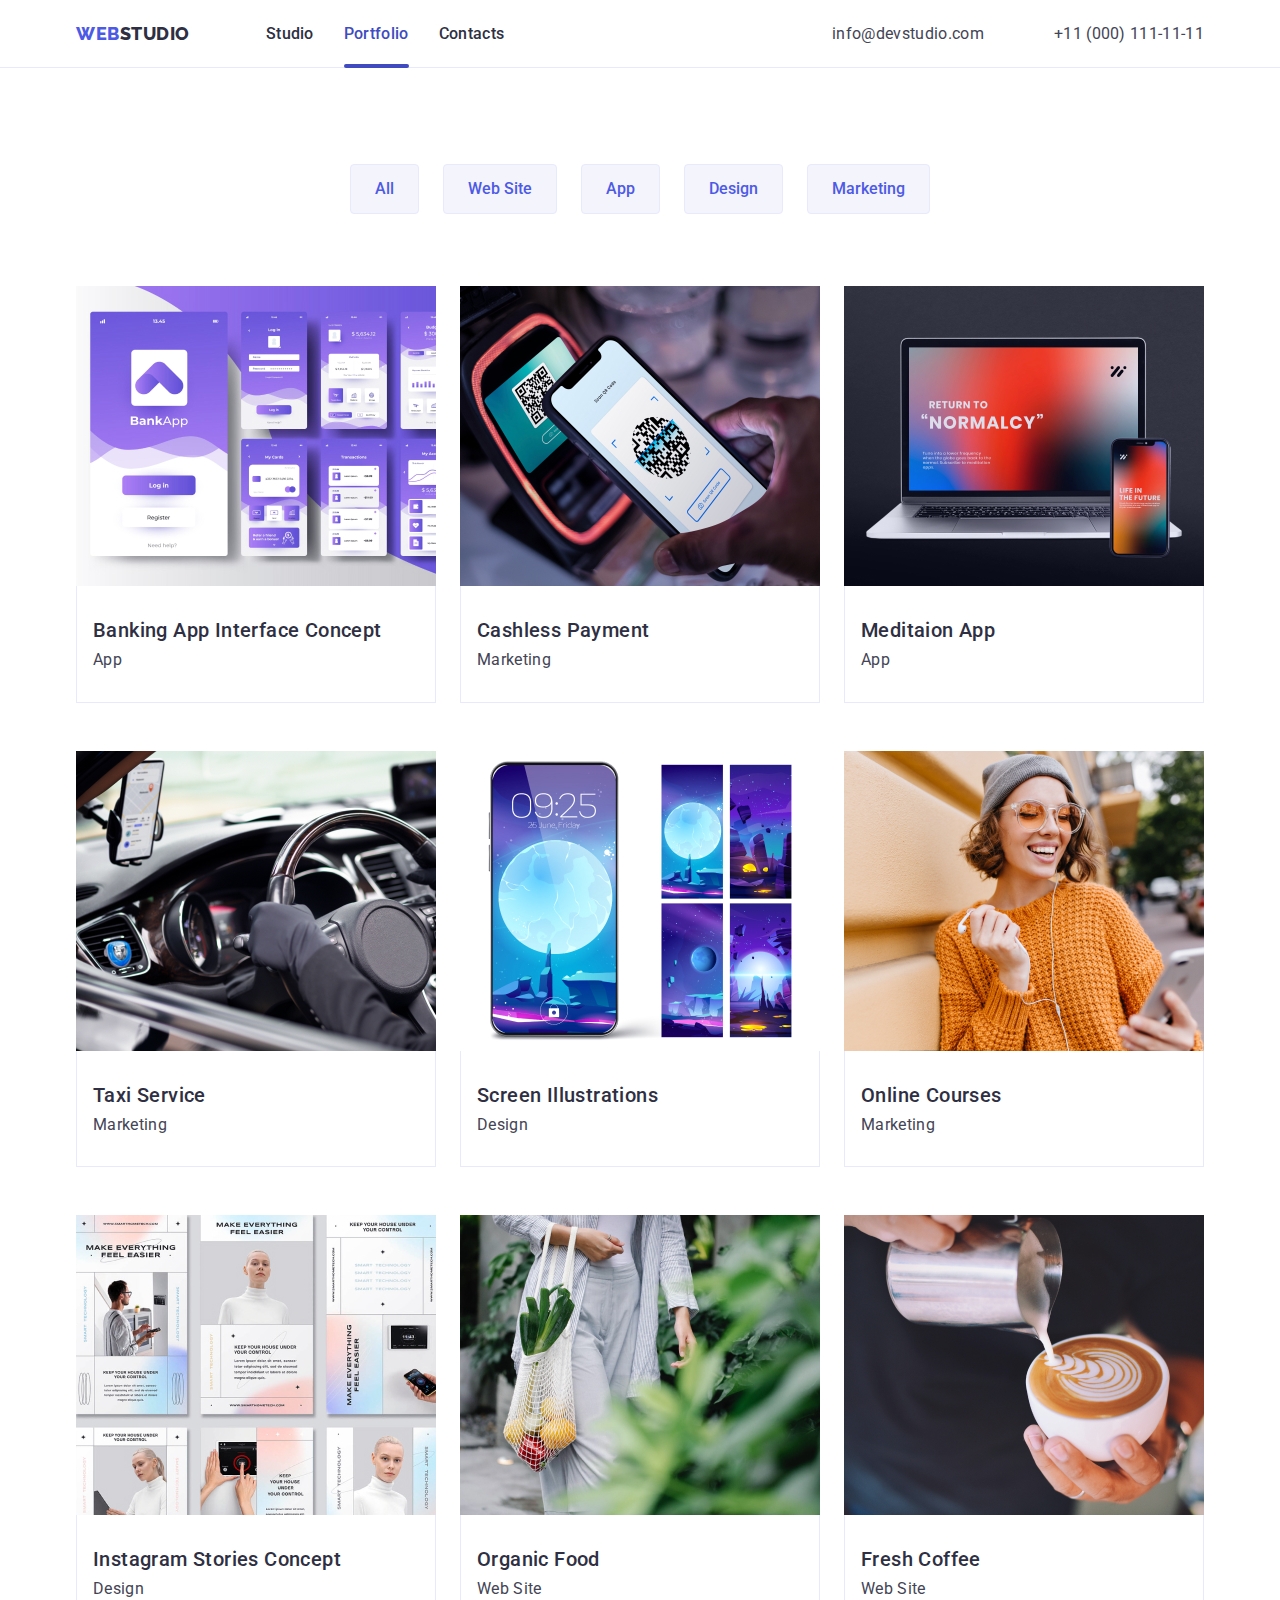
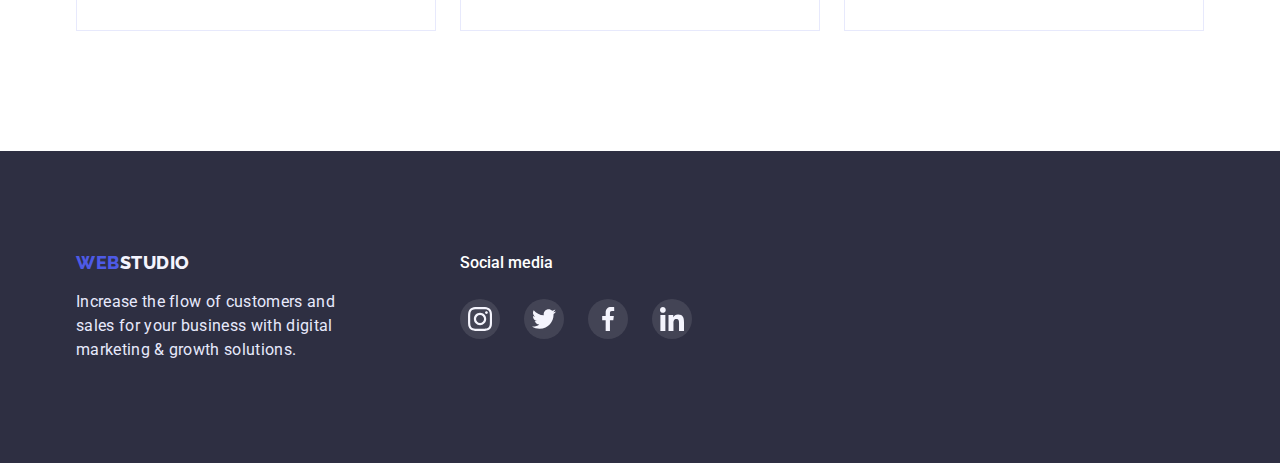
==== portfolio.html @ 6e2a7944 "main" ====
<!DOCTYPE html>
<html lang="en">

<head>
    <meta charset="UTF-8">
    <meta http-equiv="X-UA-Compatible" content="IE=edge">
    <meta name="viewport" content="width=device-width, initial-scale=1.0">
    <title>Document</title>
    <link rel="stylesheet" href="https://cdnjs.cloudflare.com/ajax/libs/modern-normalize/1.1.0/modern-normalize.css"
        integrity="sha512-Y0MM+V6ymRKN2zStTqzQ227DWhhp4Mzdo6gnlRnuaNCbc+YN/ZH0sBCLTM4M0oSy9c9VKiCvd4Jk44aCLrNS5Q=="
        crossorigin="anonymous" referrerpolicy="no-referrer" />
    <link rel="preconnect" href="https://fonts.googleapis.com">
    <link rel="preconnect" href="https://fonts.gstatic.com" crossorigin>
    <link href="https://fonts.googleapis.com/css2?family=Raleway:wght@800&family=Roboto:wght@400;500;700&display=swap"
        rel="stylesheet">
    <link rel="stylesheet" href="./css/style.css">
</head>

<body>
    <header class="head">
        <div class="conteiner">
            <div class="head-flex">
                <nav class="nav-flex">
                    <a class="logo" href="./index.html">Web<span class="logo-second">Studio</span></a>

                    <ul class="head-navigation-list">
                        <li class="head-navigation">
                            <a class="head-navigation-list-link" href="index.html">Studio</a>
                        </li>
                        <li class="head-navigation">
                            <a class="head-navigation-list-link active" href="portfolio.html">Portfolio</a>
                        </li>
                        <li class="head-navigation">
                            <a class="head-navigation-list-link" href="">Contacts</a>
                        </li>

                    </ul>
                </nav>
                <address class="contacts">
                    <ul class="contacts-list">
                        <li class="contacts-mail">
                            <a class="contacts-mail-link link" href="mailto:info@devstudio.com">info@devstudio.com</a>
                        </li>
                        <li class="contacts-tel">
                            <a class="contacts-tel-link link" href="tel:+110001111111">+11 (000) 111-11-11</a>
                        </li>
                    </ul>
                </address>
            </div>
        </div>
    </header>



    <main>
        <section class="content">
            <div class="conteiner">
                <ul class="main-nav">
                    <li class="main-nav-elment">
                        <button type="button" class="main-nav-elment-btn">All</button>
                    </li>
                    <li class="main-nav-elment">
                        <button type="button" class="main-nav-elment-btn">Web Site</button>
                    </li>
                    <li class="main-nav-elment">
                        <button type="button" class="main-nav-elment-btn">App</button>
                    </li>
                    <li class="main-nav-elment">
                        <button type="button" class="main-nav-elment-btn">Design</button>
                    </li>
                    <li class="main-nav-elment">
                        <button type="button" class="main-nav-elment-btn">Marketing</button>
                    </li>
                </ul>


                <h1 class="content-title">peculiarities</h1>
                <ul class="content-list">
                    <li class="content-list-item">
                        <a href="" class="content-list-element">
                            <div class="content-list-bg">
                                <img src="./images/img (7).jpg" alt="App" width="360" height="300" class="content-img">
                                <div class="content-overley">
                                    <p class="content-bg-text">14 Stylish and User-Friendly App Design Concepts · Task
                                        Manager App · Calorie
                                        Tracker App · Exotic Fruit Ecommerce App ·
                                        Cloud Storage App</p>
                                </div>
                            </div>
                            <div class="content-border">
                                <h2 class="content-subtitle">Banking App Interface Concept</h2>
                                <p class="content-text">App</p>

                            </div>
                        </a>
                    </li>
                    <li class="content-list-item">
                        <a href="#" class="content-list-element">
                            <div class="content-list-bg">
                                <img src="./images/img (8).jpg" alt="Marketing" width="360" height="300"
                                    class="content-img">
                                <div class="content-overley">
                                    <p class="content-bg-text">14 Stylish and User-Friendly App Design Concepts · Task
                                        Manager App · Calorie
                                        Tracker App · Exotic Fruit Ecommerce App ·
                                        Cloud Storage App</p>
                                </div>
                            </div>
                            <div class="content-border">
                                <h2 class="content-subtitle">Cashless Payment</h2>
                                <p class="content-text">Marketing</p>
                            </div>
                        </a>
                    </li>
                    <li class="content-list-item">
                        <a href="#" class="content-list-element">
                            <div class="content-list-bg">
                                <img src="./images/img (9).jpg" alt="App" width="360" height="300" class="content-img">
                                <div class="content-overley">
                                    <p class="content-bg-text">14 Stylish and User-Friendly App Design Concepts · Task
                                        Manager App · Calorie
                                        Tracker App · Exotic Fruit Ecommerce App ·
                                        Cloud Storage App</p>
                                </div>
                            </div>
                            <div class="content-border">
                                <h2 class="content-subtitle">Meditaion App</h2>
                                <p class="content-text">App</p>
                            </div>
                        </a>
                    </li>
                    <li class="content-list-item">
                        <a href="#" class="content-list-element">
                            <div class="content-list-bg">
                                <img src="./images/img (10).jpg" alt="Marketing" width="360" height="300"
                                    class="content-img">
                                <div class="content-overley">
                                    <p class="content-bg-text">14 Stylish and User-Friendly App Design Concepts · Task
                                        Manager App · Calorie
                                        Tracker App · Exotic Fruit Ecommerce App ·
                                        Cloud Storage App</p>
                                </div>
                            </div>
                            <div class="content-border">
                                <h2 class="content-subtitle">Taxi Service</h2>
                                <p class="content-text">Marketing</p>
                            </div>
                        </a>
                    </li>
                    <li class="content-list-item">
                        <a href="#" class="content-list-element">
                            <div class="content-list-bg">
                                <img src="./images/img (11).jpg" alt="Design" width="360" height="300"
                                    class="content-img">
                                <div class="content-overley">
                                    <p class="content-bg-text">14 Stylish and User-Friendly App Design Concepts · Task
                                        Manager App · Calorie
                                        Tracker App · Exotic Fruit Ecommerce App ·
                                        Cloud Storage App</p>
                                </div>
                            </div>
                            <div class="content-border">
                                <h2 class="content-subtitle">Screen Illustrations</h2>
                                <p class="content-text">Design</p>
                            </div>
                        </a>
                    </li>
                    <li class="content-list-item">
                        <a href="#" class="content-list-element">
                            <div class="content-list-bg">
                                <img src="./images/img (13).jpg" alt="Marketing" width="360" height="300"
                                    class="content-img">
                                <div class="content-overley">
                                    <p class="content-bg-text">14 Stylish and User-Friendly App Design Concepts · Task
                                        Manager App · Calorie
                                        Tracker App · Exotic Fruit Ecommerce App ·
                                        Cloud Storage App</p>
                                </div>
                            </div>
                            <div class="content-border">
                                <h2 class="content-subtitle">Online Courses</h2>
                                <p class="content-text">Marketing</p>
                            </div>
                        </a>
                    </li>
                    <li class="content-list-item">
                        <a href="#" class="content-list-element">
                            <div class="content-list-bg">
                                <img src="./images/img (14).jpg" alt="Design" width="360" height="300"
                                    class="content-img">
                                <div class="content-overley">
                                    <p class="content-bg-text">14 Stylish and User-Friendly App Design Concepts · Task
                                        Manager App · Calorie
                                        Tracker App · Exotic Fruit Ecommerce App ·
                                        Cloud Storage App</p>
                                </div>
                            </div>
                            <div class="content-border">
                                <h2 class="content-subtitle">Instagram Stories Concept</h2>
                                <p class="content-text">Design</p>
                            </div>
                        </a>
                    </li>
                    <li class="content-list-item">
                        <a href="#" class="content-list-element">
                            <div class="content-list-bg">
                                <img src="./images/img (15).jpg" alt="Web Site" width="360" height="300"
                                    class="content-img">
                                <div class="content-overley">
                                    <p class="content-bg-text">14 Stylish and User-Friendly App Design Concepts · Task
                                        Manager App · Calorie
                                        Tracker App · Exotic Fruit Ecommerce App ·
                                        Cloud Storage App</p>
                                </div>
                            </div>
                            <div class="content-border">
                                <h2 class="content-subtitle">Organic Food</h2>
                                <p class="content-text">Web Site</p>
                            </div>
                        </a>
                    </li>
                    <li class="content-list-item">
                        <a href="#" class="content-list-element">
                            <div class="content-list-bg">
                                <img src="./images/img (16).jpg" alt="Web Site" width="360" height="300"
                                    class="content-img">
                                <div class="content-overley">
                                    <p class="content-bg-text">14 Stylish and User-Friendly App Design Concepts · Task
                                        Manager App · Calorie
                                        Tracker App · Exotic Fruit Ecommerce App ·
                                        Cloud Storage App</p>
                                </div>
                            </div>
                            <div class="content-border">
                                <h2 class="content-subtitle">Fresh Coffee</h2>
                                <p class="content-text">Web Site</p>
                            </div>
                        </a>
                    </li>
                </ul>
            </div>
        </section>


    </main>

    <footer class="ftr">
        <div class="conteiner">

            <div class="ftr-content">

                <div class="ftr-flex">
                    <a class="logo" href="./index.html">Web<span class="logo-second">Studio</span></a>
                    <p class="ftr-text">Increase the flow of customers and sales for your business with digital
                        marketing &
                        growth
                        solutions.</p>
                </div>

                <section class="ftr-soc">
                    <h2 class="ftr-title">Social media</h2>
                    <ul class="teamcart-svg">

                        <li class="ftr-svg-list">
                            <a href="" class="ftr-svg-link">
                                <svg class="ftr-svg-content" width="24" height="24">
                                    <use href="./images/teamcart.svg#icon-instsgram"></use>
                                </svg>
                            </a>
                        </li>


                        <li class="ftr-svg-list">
                            <a href="" class="ftr-svg-link">
                                <svg class="ftr-svg-content" width="24" height="24">
                                    <use href="./images/teamcart.svg#icon-twiter"></use>
                                </svg>
                            </a>
                        </li>


                        <li class="ftr-svg-list">
                            <a href="" class="ftr-svg-link">
                                <svg class="ftr-svg-content" width="24" height="24">
                                    <use href="./images/teamcart.svg#icon-facebook"></use>
                                </svg>
                            </a>
                        </li>


                        <li class="ftr-svg-list">
                            <a href="" class="ftr-svg-link">
                                <svg class="ftr-svg-content" width="24" height="24">
                                    <use href="./images/teamcart.svg#icon-linkid"></use>
                                </svg>
                            </a>
                        </li>

                    </ul>
                </section>
            </div>
        </div>
    </footer>

</body>

</html>
---- css/style.css ----
/*--------------GLOBAL STILE----------------*/

ul li {
  list-style: none;
  margin: 0;
  padding: 0;
}

a {
  text-decoration: none;
}

button {
  cursor: pointer;
}

button::-moz-focus-inner {
  padding: 0;
  border: 0;
}

h1,
h2,
h3,
p {
  margin: 0;
  padding: 0;
}

img {
  display: block;
  width: 100%;
  height: auto;
}




:root {
  --iris: #4D5AE5;
  --ocean: #404BBF;
  --navi-blue: #2E2F42;
  --green: #31D0AA;
  --slate: #434455;
  --ligth-slate: #8E8F99;
  --cornflower: #E7E9FC;
  --cloude: #F4F4FD;
  --write-title: #FFFFFF;
  --grey: rgba(46, 47, 66, 0.7);
  --mp-defolt: 120px;
}

body {
  font-family: 'Roboto', sans-serif;
  color: var(--navi-blue);
  background-color: var(--write-title);

}

.section {
  max-width: 1440px;
  margin: 0 auto;
}

.link {
  font-family: 'Roboto', sans-serif;
  font-style: normal;
  font-size: 16px;
  line-height: 1.5;
  letter-spacing: 0.02em;
  transition: color 0.25s cubic-bezier(0.4, 0, 0.2, 1);

}


.conteiner {
  width: 1158px;
  /* outline: 3px solid red;   */
  margin: 0 auto;
  padding-left: 15px;
  padding-right: 15px;
}

/*-----------------HEDER-----------------*/
.nav-flex {
  display: flex;
  align-items: center;
}


.head {
  border-bottom: 1px solid var(--cornflower);
}

.head-navigation {}



.logo {
  font-family: 'Raleway', sans-serif;
  font-weight: 800;
  font-size: 18px;
  line-height: 1.3;
  letter-spacing: 0.03em;
  text-transform: uppercase;
  color: var(--iris);
  padding-top: 22px;
  padding-bottom: 22px;
}

.logo-second {
  color: var(--navi-blue);

}

.head-flex {
  display: flex;
  align-items: center
}


.head-navigation-list {
  display: flex;
  gap: 30px;
  padding: 0;
  margin-left: 76px;
}

.head-navigation-list-link {
  padding-top: 24px;
  padding-bottom: 24px;
  font-weight: 500;
  line-height: 1.5;
  letter-spacing: 0.02em;
  color: var(--navi-blue);
  transition: color 0.25s cubic-bezier(0.4, 0, 0.2, 1);
  position: relative;

}

.head-navigation-list-link:is(:active, :hover, :focus) {
  color: var(--ocean);
}

.contacts {
  display: flex;
  gap: 40px;
  margin-left: auto;

}

.contacts-list {
  padding: 0;
  display: flex;
  margin-left: auto;

}

.contacts-mail {
  margin-right: 70px;
  transition: color 0.25s cubic-bezier(0.4, 0, 0.2, 1);
}

.contacts-mail-link {
  color: var(--slate);
  padding-top: 24px;
  padding-bottom: 24px;
}

.contacts-mail-link:hover,
.contacts-mail-link:focus {
  color: var(--ocean);

}

.contacts-tel-link {
  color: var(--slate);
  padding-top: 24px;
  padding-bottom: 24px;
  transition: color 0.25s cubic-bezier(0.4, 0, 0.2, 1);
}

.contacts-tel-link:hover,
.contacts-tel-link:focus {
  color: var(--ocean);
}

.active::after {
  content: '';
  display: block;
  width: 100%;
  height: 4px;
  background: #404BBF;
  border-radius: 2px;
  position: absolute;
  top: calc(100% - 3px);
  left: 0;

}

.active.head-navigation-list-link {
  color: var(--ocean);

}





/*------------------HERO-------------------*/

.hero {
  padding-bottom: 204px;
  padding-top: 188px;
  background-color: var(--navi-blue);
  ;
  background-image: linear-gradient(rgba(46, 47, 66, 0.7), rgba(46, 47, 66, 0.7)), url(../images/hero-bg.png);
  background-position: center;
  background-repeat: no-repeat;
  background-size: cover;

}

.hero-header {
  text-align: center;
  width: 496px;
  font-weight: 700;
  font-size: 56px;
  line-height: 1.1;
  letter-spacing: 0.02em;
  color: var(--write-title);
  margin: 0 auto;

}

.hero-btn {
  background-color: var(--iris);
  font-family: 'Roboto', sans-serif;
  font-weight: 500;
  line-height: 1.5;
  letter-spacing: 0.04em;
  color: var(--write-title);
  padding: 16px 32px;
  border: 0;
  margin-top: 48px;
  margin-left: 480px;
  transition: color 0.25s cubic-bezier(0.4, 0, 0.2, 1), background-color 0.25s cubic-bezier(0.4, 0, 0.2, 1);
}

.hero-btn:hover,
.hero-btn:focus {
  background: var(--ocean);

}

.hero-btn-modal {
  border-radius: 50%;
  padding: 8px;
  background-color: #E7E9FC;
  border: 1px solid rgba(0, 0, 0, 0.1);
}

.hero-btn-modal {
  display: block;
  margin-left: 360px;
  margin-top: 24px;
  padding: 8px;
  transition: background-color 0.25s cubic-bezier(0.4, 0, 0.2, 1), fill 0.25s cubic-bezier(0.4, 0, 0.2, 1);
}

.hero-btn-modal:hover {
  background-color: var(--ocean);
  fill: #FFFFFF;
  display: flex;
  align-items: center;
  justify-content: center;
}

.bd-modal {
  top: 0;
  left: 0;
  width: 100%;
  height: 100%;
  position: fixed;
  background-image: linear-gradient(rgba(46, 47, 66, 0.4), rgba(46, 47, 66, 0.4));
  transition: opacity 250ms cubic-bezier(0.4, 0, 0.2, 1), visibility 250ms cubic-bezier(0.4, 0, 0.2, 1);

}

.is-hidden {
  visibility: hidden;
  pointer-events: none;
  opacity: 0;
}

.modal {
  position: fixed;
  top: 50%;
  left: 50%;
  transform: translate(-50%, -50%) scale(1);
  transition: transform 0.25s cubic-bezier(0.4, 0, 0.2, 1), opacity 250ms cubic-bezier(0.4, 0, 0.2, 1);
  min-width: 408px;
  min-height: 576px;
  background-color: #FFFFFF;
  opacity: 1;
  border-radius: 4px;
  box-shadow: 0px 1px 1px rgba(0, 0, 0, 0.14),
    0px 1px 3px rgba(0, 0, 0, 0.12),
    0px 2px 1px rgba(0, 0, 0, 0.2);
}

.bd-modal.is-hidden .modal {
  transform: translate(-50%, -50%) scale(0);
}

.hero-modal-svg {
  display: block;
}




/*-----------------ABOUT------------------*/

.about {
  padding-top: 120px;


}

.about-header {
  position: absolute;
  width: 1px;
  height: 1px;
  margin: -1px;
  border: 0;
  padding: 0;
  white-space: nowrap;
  clip-path: inset(100%);
  clip: rect(0 0 0 0);
  overflow: hidden;
}


.about-list-flex {
  display: flex;
  gap: 24px;
  margin-top: 0;
  margin-bottom: 0;
  padding: 0;
}

.about-list {
  max-width: 264px;
  text-decoration: none;
}

.about-svg {
  display: inline-block;
  padding: 24px 0;
  margin-bottom: 8px;
  width: 264px;
  height: 112px;

  background-color: var(--cloude);
  border-radius: 4px;
}

.about-list-header {
  font-weight: 500;
  font-size: 20px;
  line-height: 1.2;
  letter-spacing: 0.02em;
}

.about-list-text {
  font-size: 16px;
  line-height: 1.5;
  letter-spacing: 0.02em;
  color: var(--slate);
  margin-top: 8px;
}

/*-------------PRODUCT-------------*/
.product {
  padding-top: var(--mp-defolt);
  padding-bottom: 120px;
}

.product-list {
  padding: 0;
  display: flex;
  gap: 24px;
  justify-content: center;
  flex-wrap: wrap;
  margin: 0;


}

.product-header {

  font-weight: 700;
  font-size: 36px;
  line-height: 1.1;
  letter-spacing: 0.02em;
  text-transform: capitalize;
  text-align: center;
  margin-bottom: 72px;

}

/*---------------TEAMCART----------------*/

.teamcart {
  background: var(--cloude);
  padding-top: var(--mp-defolt);
  padding-bottom: var(--mp-defolt);
}

.teamcart-list {
  margin: 0;
  padding: 0;
  margin-top: 72px;
  display: flex;
  gap: 24px;
  justify-content: center;
  flex-wrap: wrap;
}

.teamcart-header {
  font-weight: 700;
  font-size: 36px;
  line-height: 1.1;
  letter-spacing: 0.02em;
  text-transform: capitalize;
  text-align: center;
}

.teamcart-content {
  border-radius: 0px 0px 4px 4px;
  background-color: var(--write-title);
  box-shadow: 0px 1px 6px rgba(46, 47, 66, 0.08), 0px 1px 1px rgba(46, 47, 66, 0.16), 0px 2px 1px rgba(46, 47, 66, 0.08);
  width: 264px;
  text-align: center;
}

.teamcart-content-subtitle {
  font-weight: 500;
  font-size: 20px;
  line-height: 1.2;
  letter-spacing: 0.02em;
  margin-top: 32px;
}

.teamcart-content-text {
  font-size: 16px;
  line-height: 1.5;
  letter-spacing: 0.02em;
  color: var(--slate);
  margin-top: 8px;
}

.teamcart-svg {
  padding: 0;
  padding-top: 8px;
  margin: 0;
  display: flex;
  justify-content: center;
  gap: 24px;
  padding-bottom: 24px;
}

.teamcart-svg-link {
  width: 40px;
  height: 40px;
  border-radius: 50%;
  background-color: var(--iris);
  display: flex;
  align-items: center;
  justify-content: center;
  transition: background-color 0.25s cubic-bezier(0.4, 0, 0.2, 1), fill 0.25s cubic-bezier(0.4, 0, 0.2, 1);
}



.teamcart-svg-link:hover {
  background-color: var(--ocean);
}


/*-----------------custom---------------*/

.custom {
  padding-top: 130px;
  padding-bottom: 120px;
}


.custom-title {
  font-weight: 700;
  font-size: 36px;
  line-height: 1.11;
  text-align: center;
  margin-bottom: 72px;
}


.custom-list {
  margin: 0;
  padding: 0;
  display: flex;
  justify-content: center;
  gap: 24px;
}

.custom-content {
  display: flex;
  justify-content: center;
  align-items: center;
  border: 1px solid var(--ligth-slate);
  color: var(--ligth-slate);
  border-radius: 4px;
  width: 168px;
  height: 88px;
  padding: 16px 32px;
  transition: border 0.25s cubic-bezier(0.4, 0, 0.2, 1), color 0.25s cubic-bezier(0.4, 0, 0.2, 1);
}

.custom-content:hover {
  border: 1px solid var(--ocean);
  color: var(--ocean);
}

.custom-svg {
  fill: currentColor;
}

/*------------------FOOTER---------------*/

.ftr {
  padding-top: 100px;
  padding-bottom: 100px;
  background-color: var(--navi-blue);
}

.ftr-text {
  font-size: 16px;
  line-height: 1.5;
  letter-spacing: 0.02em;
  color: var(--cornflower);
  width: 264px;
  margin-top: 16px;
}

.ftr span {
  display: inline-block;
  color: var(--cloude);

}

.ftr-title {
  font-weight: 500;
  font-size: 16px;
  line-height: 1.5;
}

.ftr-title {
  font-weight: 500;
  font-size: 16px;
  line-height: 1.5;
  color: var(--write-title);
  margin-bottom: 16px;
}


.ftr-svg-link {
  width: 40px;
  height: 40px;
  border-radius: 50%;
  background-color: rgba(255, 255, 255, 0.1);
  ;
  display: flex;
  align-items: center;
  justify-content: center;
  transition: background-color 0.25s cubic-bezier(0.4, 0, 0.2, 1), fill 0.25s cubic-bezier(0.4, 0, 0.2, 1);
}



.ftr-svg-link:hover {
  background-color: var(--green);
}

.ftr-content {
  display: flex;
}

.ftr-soc {
  margin-left: 120px;
}


/*-------------PORTFOLIO NAV---------------*/
.main-nav {
  padding: 0;
  margin: 0;
  margin-bottom: 72px;
  display: flex;
  justify-content: center;
  gap: 24px;
  ;
}

.main-nav-elment {}

.main-nav-elment-btn {
  font-family: 'Roboto', sans-serif;
  background-color: var(--cloude);
  font-weight: 500;
  line-height: 1.5;
  color: var(--iris);
  padding: 12px 24px;
  border-radius: 4px;
  border: 1px solid var(--cornflower);
  transition: color 0.25s cubic-bezier(0.4, 0, 0.2, 1), background-color 0.25s cubic-bezier(0.4, 0, 0.2, 1), border-color 0.25s cubic-bezier(0.4, 0, 0.2, 1), box-shadow 0.25s cubic-bezier(0.4, 0, 0.2, 1);
}



.main-nav-elment-btn:hover,
.main-nav-elment-btn:focus {
  color: var(--write-title);
  background-color: var(--ocean);
  border-color: var(--ocean);
  box-shadow: 0px 3px 1px rgba(0, 0, 0, 0.1), 0px 2px 1px rgba(0, 0, 0, 0.08), 0px 2px 2px rgba(0, 0, 0, 0.12);

}

/*-------------- PORTFOLIO CONTENT---------------*/
.content {
  padding-top: 96px;
  padding-bottom: 120px;
}

.content-img {
  background-image: linear-gradient(0deg, rgba(77, 90, 229, 0.1), rgba(77, 90, 229, 0.1));
}

.content-border {
  border: 1px solid var(--cornflower);
  border-top: 0;
}

.content-title {
  position: absolute;
  width: 1px;
  height: 1px;
  margin: -1px;
  border: 0;
  padding: 0;
  white-space: nowrap;
  clip-path: inset(100%);
  clip: rect(0 0 0 0);
  overflow: hidden;
}



.content-list {
  padding: 0;
  margin: 0;
  display: flex;
  flex-wrap: wrap;
  justify-content: center;
  row-gap: 48px;
  column-gap: 24px;
  position: relative;
}

.content-subtitle {
  color: var(--navi-blue);
  font-weight: 500;
  font-size: 20px;
  line-height: 1.2;
  letter-spacing: 0.02em;
  padding-top: 32px;
  padding-left: 16px;
}

.content-text {
  color: var(--slate);
  font-size: 16px;
  line-height: 1.2;
  letter-spacing: 0.02em;
  color: var(--slate);
  margin-top: 8px;
  padding-bottom: 32px;
  padding-left: 16px;
}

.content-list-bg {
  position: relative;
  width: 360px;
  height: 300px;
  overflow: hidden;

}


.content-bg-text {
  font-weight: 400;
  font-size: 16px;
  line-height: 1.5;
  max-width: 296px;
  letter-spacing: 0.02em;
  color: var(--cloude);
}

.content-overley {
  position: absolute;
  top: 0;
  left: 0;
  width: 100%;
  height: 100%;
  background-color: #3f51b5;
  transform: translatey(100%);
  opacity: 0;
  transition: transform 0.25s cubic-bezier(0.4, 0, 0.2, 1), opacity 0.25s cubic-bezier(0.4, 0, 0.2, 1);
  padding-left: 32px;
  padding-top: 40px;
}

.content-list-item {
  transition: box-shadow 0.25s cubic-bezier (0.4, 0, 0.2, 1);
}

.content-list-item:hover {
  box-shadow: 0px 1px 6px rgba(46, 47, 66, 0.08), 0px 1px 1px rgba(46, 47, 66, 0.16), 0px 2px 1px rgba(46, 47, 66, 0.08);
}

.content-list-element:hover .content-overley {
  transform: translateY(0);
  opacity: 1;
}
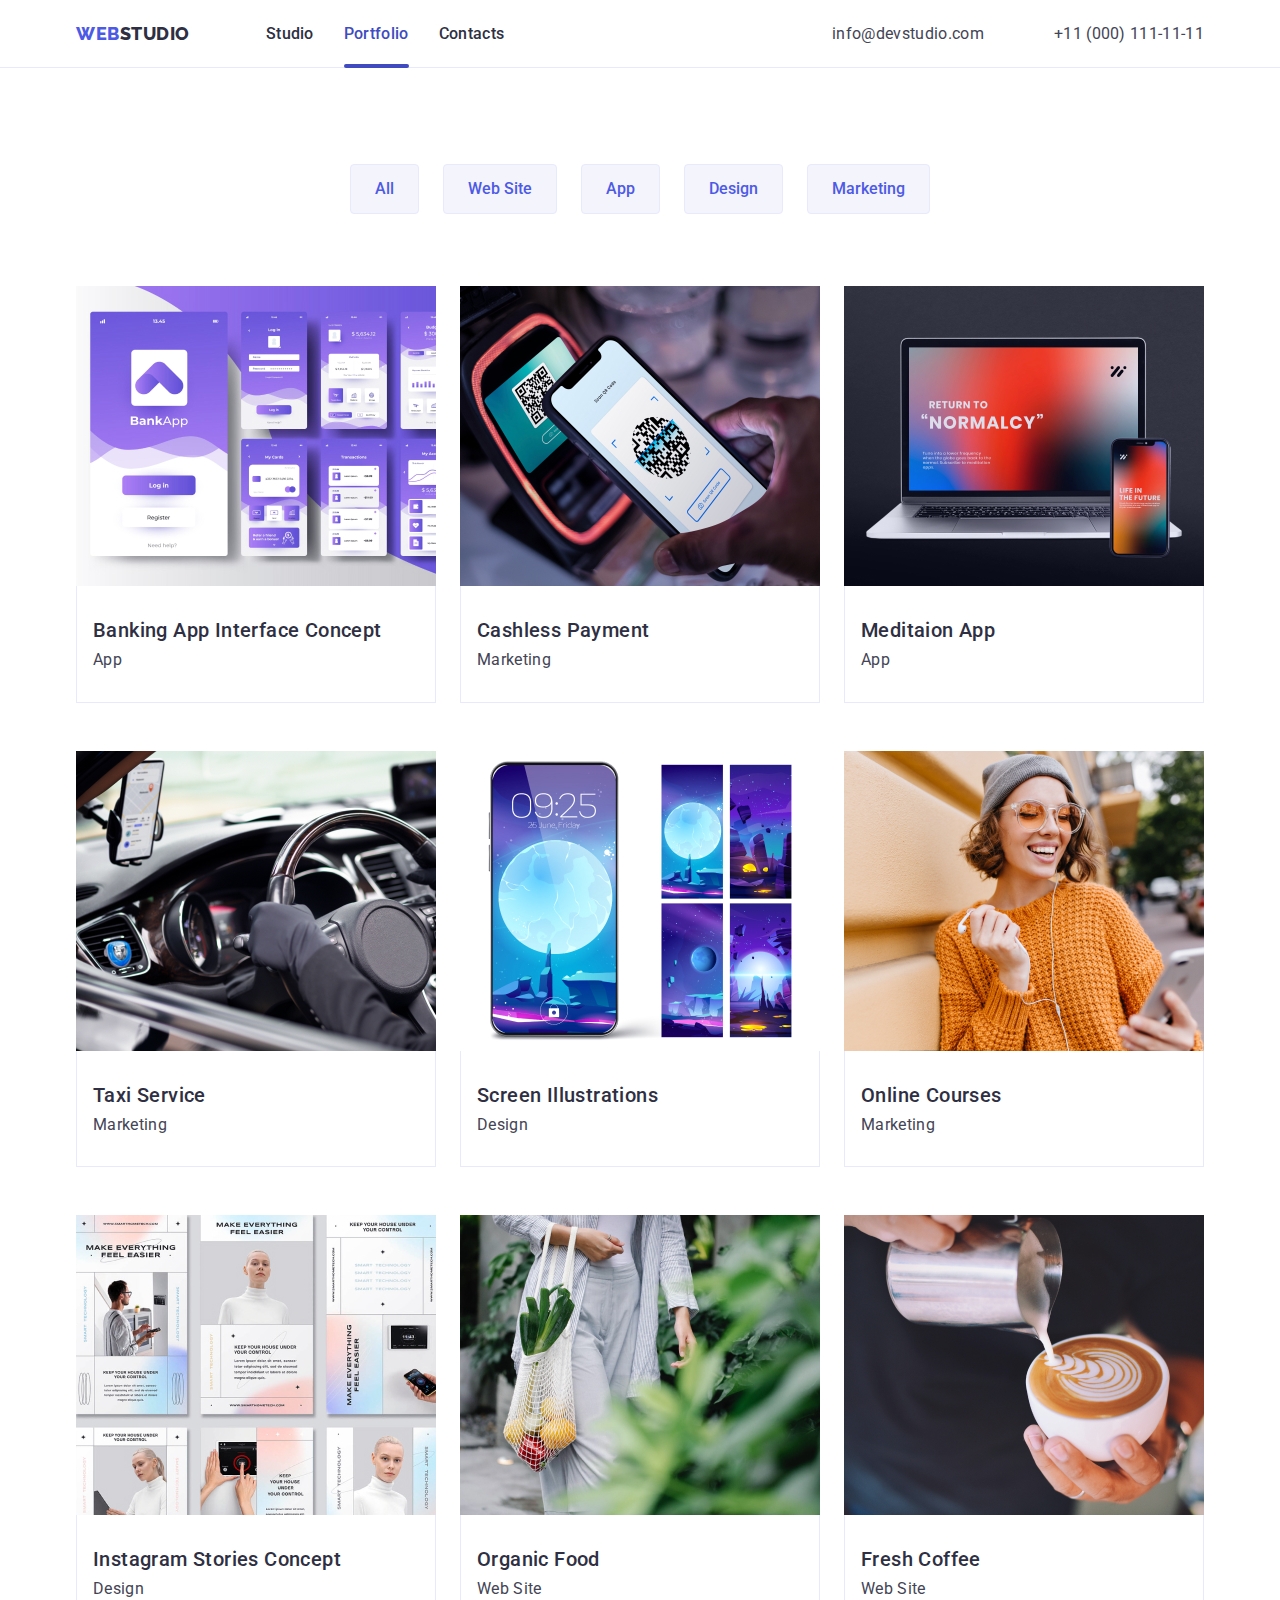
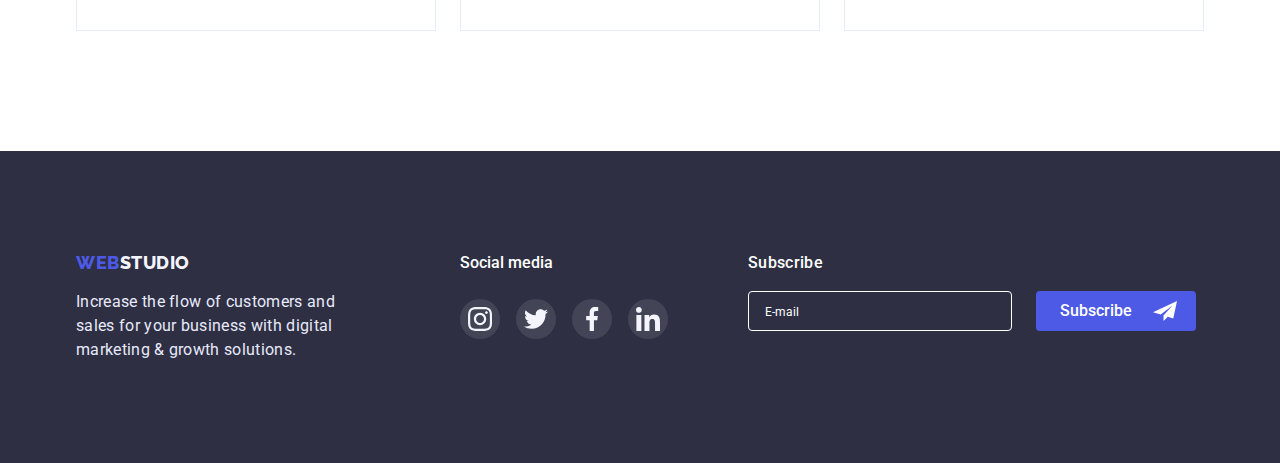
==== commit ce6f6029: "main" ====
--- a/portfolio.html
+++ b/portfolio.html
@@ -246,9 +246,9 @@
 
     <footer class="ftr">
         <div class="conteiner">
-
+    
             <div class="ftr-content">
-
+    
                 <div class="ftr-flex">
                     <a class="logo" href="./index.html">Web<span class="logo-second">Studio</span></a>
                     <p class="ftr-text">Increase the flow of customers and sales for your business with digital
@@ -256,11 +256,11 @@
                         growth
                         solutions.</p>
                 </div>
-
+    
                 <section class="ftr-soc">
                     <h2 class="ftr-title">Social media</h2>
-                    <ul class="teamcart-svg">
-
+                    <ul class="ftr-svg">
+    
                         <li class="ftr-svg-list">
                             <a href="" class="ftr-svg-link">
                                 <svg class="ftr-svg-content" width="24" height="24">
@@ -268,8 +268,8 @@
                                 </svg>
                             </a>
                         </li>
-
-
+    
+    
                         <li class="ftr-svg-list">
                             <a href="" class="ftr-svg-link">
                                 <svg class="ftr-svg-content" width="24" height="24">
@@ -277,8 +277,8 @@
                                 </svg>
                             </a>
                         </li>
-
-
+    
+    
                         <li class="ftr-svg-list">
                             <a href="" class="ftr-svg-link">
                                 <svg class="ftr-svg-content" width="24" height="24">
@@ -286,8 +286,8 @@
                                 </svg>
                             </a>
                         </li>
-
-
+    
+    
                         <li class="ftr-svg-list">
                             <a href="" class="ftr-svg-link">
                                 <svg class="ftr-svg-content" width="24" height="24">
@@ -295,9 +295,25 @@
                                 </svg>
                             </a>
                         </li>
-
+    
                     </ul>
                 </section>
+                <div class="ftr-form">
+                    <form>
+                        <h3 class="ftr-form-title">Subscribe</h3>
+                        <div class="ftr-form-flex">
+                            <label>
+                                <input class="ftr-input of-out" type="email" name="email" placeholder="E-mail">
+                            </label>
+                            <div class="ftr-form-btn-conteiner">
+                                <button class="ftr-form-btn" type="submit">Subscribe</button>
+                                <svg class="ftr-form-svg" width="24" height="20">
+                                    <use href="./images/form.svg#send"></use>
+                                </svg>
+                            </div>
+                        </div>
+                    </form>
+                </div>
             </div>
         </div>
     </footer>
--- a/css/style.css
+++ b/css/style.css
@@ -544,6 +544,17 @@
   background-color: var(--navi-blue);
 }
 
+.ftr-svg{
+  padding: 0;
+  padding-top: 8px;
+  margin: 0;
+  display: flex;
+  justify-content: center;
+  gap: 16px;
+  padding-bottom: 24px;
+
+}
+
 .ftr-text {
   font-size: 16px;
   line-height: 1.5;
@@ -600,6 +611,71 @@
   margin-left: 120px;
 }
 
+.ftr-form{
+  margin-left: 80px;
+  
+}
+
+.ftr-form-title{
+  font-weight: 500;
+  font-size: 16px;
+  line-height: 1.5;
+  letter-spacing: 0.02em;
+  color: var(--write-title);
+  margin-bottom: 16px;
+}
+
+.ftr-input{
+  display: block;
+  background-color: transparent;
+  border: 1px solid var(--write-title);
+  border-radius: 4px;
+  padding: 8px 0px 8px 16px;
+  min-width: 264px;
+  min-height: 40px;
+}
+
+.ftr-form-svg{
+  position: absolute;
+  top: 10px;
+  left: 117px;
+}
+
+.ftr-input::placeholder{
+  font-family: 'Roboto';
+  font-style: normal;
+  font-weight: 400;
+  font-size: 12px;
+  line-height: 2;
+  color: #FFFFFF;
+}
+.ftr-form-btn{
+  font-family: 'Roboto';
+  font-weight: 500;
+  font-size: 16px;
+  line-height: 1.5;
+  background: var(--iris);
+  border-radius: 4px;
+  padding: 8px 64px 8px 24px;
+  border: 1px;
+  border-color: var(--iris);
+  color: var(--write-title);
+  
+  
+}
+.ftr-form-btn-conteiner{
+  position: relative;
+}
+
+
+
+.ftr-form-flex{
+  gap: 24px;
+  display: flex;
+  justify-content: space-between;
+}
+
+
 
 /*-------------PORTFOLIO NAV---------------*/
 .main-nav {
@@ -612,7 +688,6 @@
   ;
 }
 
-.main-nav-elment {}
 
 .main-nav-elment-btn {
   font-family: 'Roboto', sans-serif;
@@ -742,4 +817,181 @@
 .content-list-element:hover .content-overley {
   transform: translateY(0);
   opacity: 1;
+}
+
+/*--------------------------Form--------------------------*/
+
+.modal-title{
+  font-weight: 500;
+  font-size: 16px;
+  line-height: 1.5;
+  text-align: center;
+  letter-spacing: 0.02em;
+  color: var(--navi-blue);
+  margin-top: 24px;
+}
+
+.form-label{
+  display: block;
+  font-family: 'Roboto';
+  font-weight: 400;
+  font-size: 12px;
+  line-height: 1.17;
+  letter-spacing: 0.04em;
+  color: var(--ligth-slate);
+  position: relative;
+}
+
+.form-input{
+  display: block;
+  width: 100%;
+  height: 40px;
+  border-radius: 4px;
+  background-color: #FCFCFC;
+  border: 1px solid #2E2F42;
+  padding-left: 38px;
+  transition: border-color 0.25s cubic-bezier(0.4, 0, 0.2, 1);
+  padding-top: 11px;
+  padding-bottom: 11px;
+}
+
+.form-input:is(:hover, :focus){
+  border-color: var(--iris);
+}
+
+.form-imput:focus+.form-svg {
+  fill: #4D5AE5;
+}
+
+.form{
+  padding: 16px 24px 24px 24px;
+  background-color: #FCFCFC;
+}
+
+.form-conteiner{
+  margin-bottom: 8px;
+}
+
+.form-check:checked~.icon{
+background-color: var(--ocean);
+background-image: url(../images/check.svg);
+background-origin: border-box;
+background-position: center;
+background-repeat: no-repeat;
+border: 1px solid var(--ocean)
+
+}
+
+.icon{
+display: inline-block;
+width: 16px;
+height: 16px;
+border: 1px solid var(--navi-blue);
+border-radius: 2px;
+position: absolute;
+transition: border-color 0.25s cubic-bezier(0.4, 0, 0.2, 1),background-color 0.25s cubic-bezier(0.4, 0, 0.2, 1),background-image 0.25s cubic-bezier(0.4, 0, 0.2, 1) ;
+}
+
+.form-feed{
+  resize: none;
+  display: block;
+  width: 100%;
+  min-height: 120px;
+  border: 1px solid #2E2F42;
+  border-radius: 4px;
+  transition: border-color 0.25s cubic-bezier(0.4, 0, 0.2, 1);
+  padding: 8px 16px;
+ 
+
+}
+
+
+.form-active{
+transition: fill 0.25s cubic-bezier(0.4, 0, 0.2, 1);
+}
+
+
+
+.form-active:is(:hover,:focus,:active) {
+  fill: var(--iris);
+}
+
+.form-feed:is(:hover, :focus){
+  border-color: var(--iris);
+}
+
+.form-btn{
+  display: block;
+  width: 169px;
+  margin: 0 auto;
+  background-color: var(--iris);
+  font-family: 'Roboto', sans-serif;
+  font-weight: 500;
+  line-height: 1.5;
+  letter-spacing: 0.04em;
+  color: var(--write-title);
+  padding: 16px 32px;
+  border-radius: 4px;
+  transition: color 0.25s cubic-bezier(0.4, 0, 0.2, 1), background-color 0.25s cubic-bezier(0.4, 0, 0.2, 1);
+  border: 1px solid #FCFCFC;
+  margin-top: 24px;
+}
+
+.form-btn:is(:hover,:focus){
+  background: var(--ocean);
+}
+
+.form-check-text{
+  margin-left: 24px;
+  
+}
+
+
+.form-check{
+  position: absolute;
+    top: -150%;
+    z-index: -100;
+    width: 0;
+    height: 0;
+    opacity: 0;
+    visibility: hidden;
+    user-select: none;
+    pointer-events: none;
+    cursor: none;
+    margin: 0;
+    padding: 0;
+    overflow: hidden;
+    border: none;
+    outline: none;
+    white-space: nowrap;
+}
+
+
+.of-out{
+  outline: transparent;
+  
+}
+
+.form-label-text{
+  display: block;
+  margin-bottom: 4px;
+}
+
+.form-flex{
+  display: flex;
+  align-items: center;
+  margin-top: 16px;
+}
+.form-check-link{
+  text-decoration:underline;
+}
+
+.form-svg{
+  position: absolute;
+  top: 26px;
+  left: 16px;
+}
+
+.svg{
+top: 29px;
 }